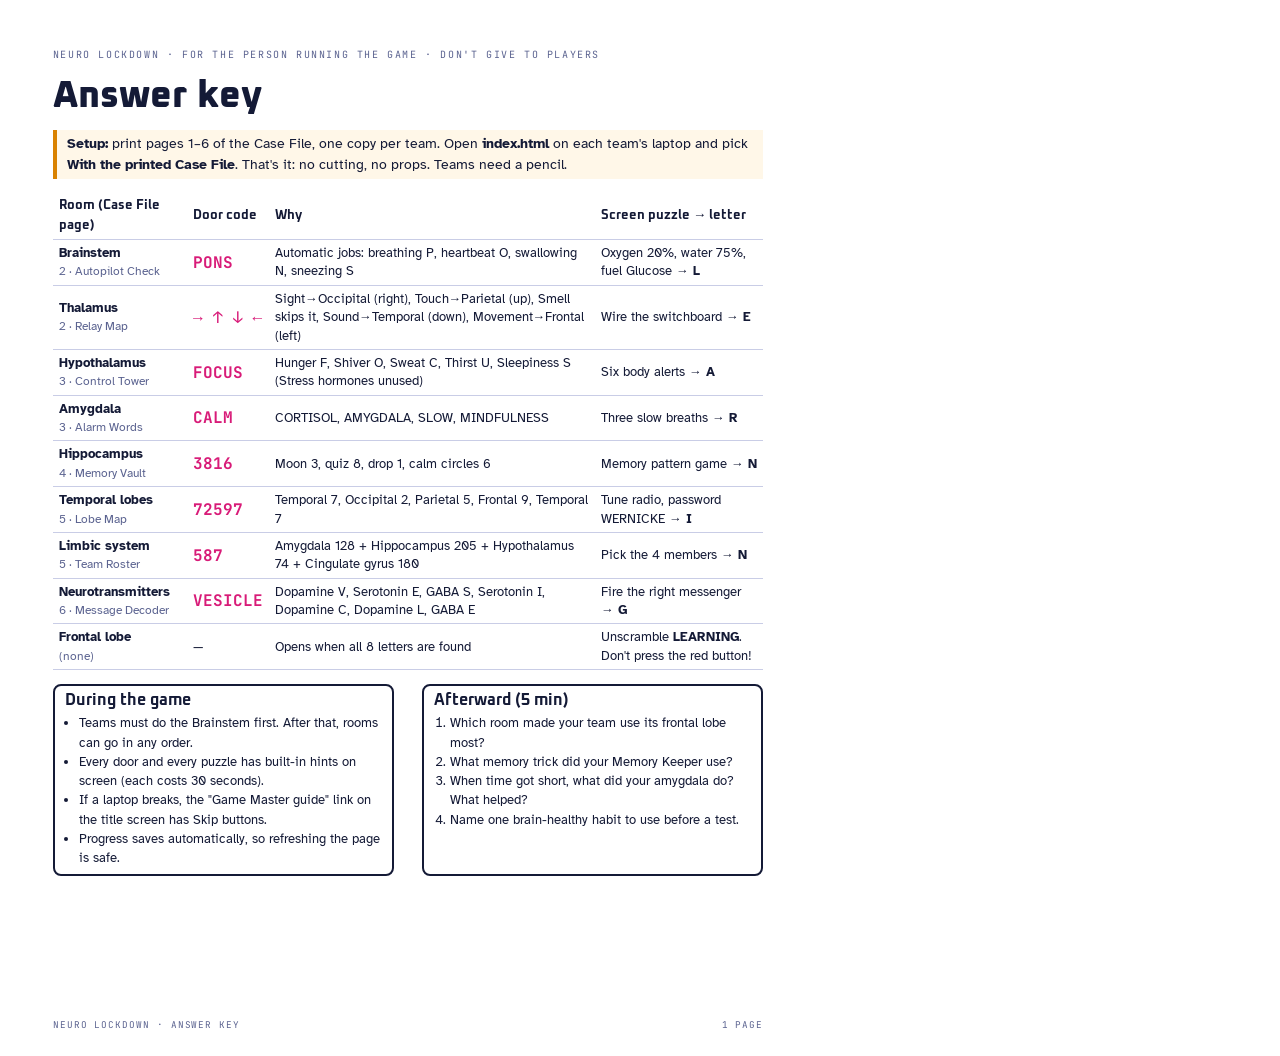
==== case-file/answers.html @ 01ef695b "Simplify to printed Case File + laptop game, no locks or room setup Replaces the six-lock Brain Box " ====
<!doctype html><html lang="en"><head><meta charset="utf-8"><title>Neuro Lockdown Answer Key</title><link rel="stylesheet" href="fonts-local.css"><style>
@page { size: letter; margin: 0; }
:root{
  --ink:#141a36; --muted:#5b6390; --line:#c9cde6; --tint:#f3f4fb;
  --stain:#d81b78; --signal:#0a8fb3; --heat:#d98200; --purple:#7d4fd8;
  --f-display:"Oxanium","Trebuchet MS",sans-serif; --f-body:"Atkinson Hyperlegible",Verdana,sans-serif; --f-mono:"JetBrains Mono",Consolas,monospace;
}
*{box-sizing:border-box}
html,body{margin:0;background:#fff;color:var(--ink);font:11pt/1.45 var(--f-body);-webkit-print-color-adjust:exact;print-color-adjust:exact}
h1,h2,h3{font-family:var(--f-display);margin:0;line-height:1.1}
p{margin:0}
.page{width:8.5in;height:11in;padding:.5in .55in;position:relative;overflow:hidden;page-break-after:always;display:flex;flex-direction:column;gap:.14in}
.page:last-child{page-break-after:auto}
.eyebrow{font-family:var(--f-mono);font-size:7.5pt;letter-spacing:.16em;text-transform:uppercase;color:var(--muted)}
.foot{position:absolute;bottom:.25in;left:.55in;right:.55in;display:flex;justify-content:space-between;font-family:var(--f-mono);font-size:7pt;color:var(--muted);letter-spacing:.1em}
.pz{flex:1;display:flex;flex-direction:column;gap:.1in;min-height:0}
.pz + .pz{border-top:2px dashed var(--line);padding-top:.16in}
.phead{display:grid;grid-template-columns:auto 1fr auto;gap:.14in;align-items:center}
.room{background:var(--ink);color:#fff;font-family:var(--f-mono);font-size:8pt;letter-spacing:.14em;text-transform:uppercase;padding:5px 10px;border-radius:4px}
.phead h2{font-size:20pt;font-weight:800;text-transform:uppercase}
.door{font-family:var(--f-mono);font-size:8pt;color:var(--muted);text-align:right;letter-spacing:.08em}
.how{font-size:10.5pt;border-left:4px solid var(--heat);padding:4px 0 4px 10px;background:#fff7e8}
.boxes{display:flex;gap:6px;align-items:center;flex-wrap:wrap}
.bx{width:.42in;height:.48in;border:2px solid var(--ink);border-radius:5px;display:grid;place-items:center;font-family:var(--f-mono);font-size:16pt;font-weight:700}
.bx.sh{background:#ffe0ef;border-color:var(--stain)}
.codeline{display:flex;gap:10px;align-items:center;margin-top:auto;font-family:var(--f-display);font-weight:700}
.codeline .lbl{font-size:10pt;letter-spacing:.12em;text-transform:uppercase;color:var(--stain)}
table{border-collapse:collapse;width:100%}
td,th{padding:4px 6px;border-bottom:1px solid var(--line);vertical-align:middle;text-align:left}
.let{font-family:var(--f-mono);font-weight:700;font-size:13pt;display:inline-grid;place-items:center;width:28px;height:28px;border:1.5px solid var(--ink);border-radius:50%}
.two{display:grid;grid-template-columns:1fr 1fr;gap:.3in}
.dot{display:inline-block;width:11px;height:11px;border-radius:50%;border:2px solid var(--ink);background:#fff;vertical-align:middle}
.card{border:2px solid var(--ink);border-radius:8px;padding:6px 10px}
/* relay map */
.map{position:relative;flex:1;border:2px solid var(--ink);border-radius:10px;min-height:2.6in}
.dest{position:absolute;border:2px solid var(--ink);border-radius:8px;background:#fff;padding:4px 10px;text-align:center;font-family:var(--f-display);font-weight:700;font-size:10pt;line-height:1.2}
.dest small{display:block;font-family:var(--f-body);font-weight:400;font-size:7.5pt;color:var(--muted)}
.thal{position:absolute;left:50%;top:44%;transform:translate(-50%,-50%);width:1.35in;height:.8in;border-radius:50%;border:3px solid var(--stain);background:#fde8f2;display:grid;place-items:center;font-family:var(--f-display);font-weight:800;color:var(--stain);font-size:11pt}
.sense{position:absolute;bottom:.1in;width:1.05in;border:2px solid var(--signal);background:#eaf7fb;border-radius:8px;text-align:center;padding:3px;font-family:var(--f-display);font-weight:700;font-size:10pt}
.sense b{color:var(--signal);font-size:13pt;margin-right:4px}
/* vault */
.vault{display:grid;grid-template-columns:repeat(6,1fr);gap:.1in}
.vi{border:2px solid var(--ink);border-radius:10px;display:flex;flex-direction:column;align-items:center;padding:6px 2px;gap:2px}
.vi svg{width:.6in;height:.6in;fill:none;stroke:var(--ink);stroke-width:2.4;stroke-linecap:round;stroke-linejoin:round}
.vi b{font-family:var(--f-display);font-weight:800;font-size:26pt;line-height:1;color:var(--stain)}
.vi span{font-size:7.5pt;color:var(--muted)}
.fold{border-top:2.5px dashed var(--stain);text-align:center;font-family:var(--f-mono);font-size:8pt;letter-spacing:.2em;color:var(--stain);padding-top:4px}
.struct{border:2px solid var(--ink);border-radius:8px;text-align:center;padding:6px 4px}
.struct b{font-family:var(--f-display);display:block;font-size:10.5pt}
.struct span{font-family:var(--f-mono);font-weight:700;font-size:16pt;color:var(--signal)}
.blank{display:inline-block;border-bottom:1.5px solid var(--ink);min-width:.6in;height:1.1em}
.shape{display:inline-block;vertical-align:-3px}
.cover-title{font-family:var(--f-display);font-weight:800;font-size:58pt;line-height:.86;text-transform:uppercase}
.cover-title span{display:block;color:transparent;-webkit-text-stroke:2.2px var(--stain)}
ol.steps{margin:0;padding-left:1.2em;display:grid;gap:6px;font-size:11.5pt}
.k{font-family:var(--f-mono);font-weight:700;font-size:12pt;white-space:nowrap;color:var(--stain)}
th{font-family:var(--f-display);font-size:10pt}
</style></head><body><section class="page">
  <p class="eyebrow">Neuro Lockdown · for the person running the game · don't give to players</p>
  <h1 style="font-size:28pt;font-weight:800">Answer key</h1>
  <p class="how"><b>Setup:</b> print pages 1–6 of the Case File, one copy per team. Open <b>index.html</b> on each team's laptop and pick <b>With the printed Case File</b>. That's it: no cutting, no props. Teams need a pencil.</p>
  <table style="font-size:9.5pt">
    <tr><th>Room (Case File page)</th><th>Door code</th><th>Why</th><th>Screen puzzle → letter</th></tr>
    <tr><td><b>Brainstem</b><br><span style="color:var(--muted);font-size:9pt">2 · Autopilot Check</span></td><td class="k">PONS</td><td>Automatic jobs: breathing P, heartbeat O, swallowing N, sneezing S</td><td>Oxygen 20%, water 75%, fuel Glucose → <b>L</b></td></tr>
    <tr><td><b>Thalamus</b><br><span style="color:var(--muted);font-size:9pt">2 · Relay Map</span></td><td class="k">→ ↑ ↓ ←</td><td>Sight→Occipital (right), Touch→Parietal (up), Smell skips it, Sound→Temporal (down), Movement→Frontal (left)</td><td>Wire the switchboard → <b>E</b></td></tr>
    <tr><td><b>Hypothalamus</b><br><span style="color:var(--muted);font-size:9pt">3 · Control Tower</span></td><td class="k">FOCUS</td><td>Hunger F, Shiver O, Sweat C, Thirst U, Sleepiness S (Stress hormones unused)</td><td>Six body alerts → <b>A</b></td></tr>
    <tr><td><b>Amygdala</b><br><span style="color:var(--muted);font-size:9pt">3 · Alarm Words</span></td><td class="k">CALM</td><td>CORTISOL, AMYGDALA, SLOW, MINDFULNESS</td><td>Three slow breaths → <b>R</b></td></tr>
    <tr><td><b>Hippocampus</b><br><span style="color:var(--muted);font-size:9pt">4 · Memory Vault</span></td><td class="k">3816</td><td>Moon 3, quiz 8, drop 1, calm circles 6</td><td>Memory pattern game → <b>N</b></td></tr>
    <tr><td><b>Temporal lobes</b><br><span style="color:var(--muted);font-size:9pt">5 · Lobe Map</span></td><td class="k">72597</td><td>Temporal 7, Occipital 2, Parietal 5, Frontal 9, Temporal 7</td><td>Tune radio, password WERNICKE → <b>I</b></td></tr>
    <tr><td><b>Limbic system</b><br><span style="color:var(--muted);font-size:9pt">5 · Team Roster</span></td><td class="k">587</td><td>Amygdala 128 + Hippocampus 205 + Hypothalamus 74 + Cingulate gyrus 180</td><td>Pick the 4 members → <b>N</b></td></tr>
    <tr><td><b>Neurotransmitters</b><br><span style="color:var(--muted);font-size:9pt">6 · Message Decoder</span></td><td class="k">VESICLE</td><td>Dopamine V, Serotonin E, GABA S, Serotonin I, Dopamine C, Dopamine L, GABA E</td><td>Fire the right messenger → <b>G</b></td></tr>
    <tr><td><b>Frontal lobe</b><br><span style="color:var(--muted);font-size:9pt">(none)</span></td><td>—</td><td>Opens when all 8 letters are found</td><td>Unscramble <b>LEARNING</b>. Don't press the red button!</td></tr>
  </table>
  <div class="two">
    <div class="card"><h3 style="font-size:12pt">During the game</h3><ul style="margin:4px 0 0;padding-left:1.1em;font-size:10pt"><li>Teams must do the Brainstem first. After that, rooms can go in any order.</li><li>Every door and every puzzle has built-in hints on screen (each costs 30 seconds).</li><li>If a laptop breaks, the "Game Master guide" link on the title screen has Skip buttons.</li><li>Progress saves automatically, so refreshing the page is safe.</li></ul></div>
    <div class="card"><h3 style="font-size:12pt">Afterward (5 min)</h3><ol style="margin:4px 0 0;padding-left:1.2em;font-size:10pt"><li>Which room made your team use its frontal lobe most?</li><li>What memory trick did your Memory Keeper use?</li><li>When time got short, what did your amygdala do? What helped?</li><li>Name one brain-healthy habit to use before a test.</li></ol></div>
  </div>
  <div class="foot"><span>NEURO LOCKDOWN · ANSWER KEY</span><span>1 PAGE</span></div>
</section></body></html>
---- case-file/fonts-local.css ----
@font-face {
  font-family: 'Atkinson Hyperlegible';
  font-style: italic;
  font-weight: 400;
  font-display: swap;
  src: url(fonts/9Bt43C1KxNDXMspQ1lPyU89-1h6ONRlW45G056IqUwA.woff2) format('woff2');
  unicode-range: U+0000-00FF, U+0131, U+0152-0153, U+02BB-02BC, U+02C6, U+02DA, U+02DC, U+0304, U+0308, U+0329, U+2000-206F, U+20AC, U+2122, U+2191, U+2193, U+2212, U+2215, U+FEFF, U+FFFD;
}
@font-face {
  font-family: 'Atkinson Hyperlegible';
  font-style: normal;
  font-weight: 400;
  font-display: swap;
  src: url(fonts/9Bt23C1KxNDXMspQ1lPyU89-1h6ONRlW45G04pIo.woff2) format('woff2');
  unicode-range: U+0000-00FF, U+0131, U+0152-0153, U+02BB-02BC, U+02C6, U+02DA, U+02DC, U+0304, U+0308, U+0329, U+2000-206F, U+20AC, U+2122, U+2191, U+2193, U+2212, U+2215, U+FEFF, U+FFFD;
}
@font-face {
  font-family: 'Atkinson Hyperlegible';
  font-style: normal;
  font-weight: 700;
  font-display: swap;
  src: url(fonts/9Bt73C1KxNDXMspQ1lPyU89-1h6ONRlW45G8Wbc9dCWP.woff2) format('woff2');
  unicode-range: U+0000-00FF, U+0131, U+0152-0153, U+02BB-02BC, U+02C6, U+02DA, U+02DC, U+0304, U+0308, U+0329, U+2000-206F, U+20AC, U+2122, U+2191, U+2193, U+2212, U+2215, U+FEFF, U+FFFD;
}
@font-face {
  font-family: 'JetBrains Mono';
  font-style: normal;
  font-weight: 400;
  font-display: swap;
  src: url(fonts/tDbv2o-flEEny0FZhsfKu5WU4zr3E_BX0PnT8RD8yKwBNntkaToggR7BYRbKPxDcwg.woff2) format('woff2');
  unicode-range: U+0000-00FF, U+0131, U+0152-0153, U+02BB-02BC, U+02C6, U+02DA, U+02DC, U+0304, U+0308, U+0329, U+2000-206F, U+20AC, U+2122, U+2191, U+2193, U+2212, U+2215, U+FEFF, U+FFFD;
}
@font-face {
  font-family: 'JetBrains Mono';
  font-style: normal;
  font-weight: 700;
  font-display: swap;
  src: url(fonts/tDbv2o-flEEny0FZhsfKu5WU4zr3E_BX0PnT8RD8yKwBNntkaToggR7BYRbKPxDcwg.woff2) format('woff2');
  unicode-range: U+0000-00FF, U+0131, U+0152-0153, U+02BB-02BC, U+02C6, U+02DA, U+02DC, U+0304, U+0308, U+0329, U+2000-206F, U+20AC, U+2122, U+2191, U+2193, U+2212, U+2215, U+FEFF, U+FFFD;
}
@font-face {
  font-family: 'Oxanium';
  font-style: normal;
  font-weight: 600;
  font-display: swap;
  src: url(fonts/RrQQboN_4yJ0JmiMe2LE0Q.woff2) format('woff2');
  unicode-range: U+0000-00FF, U+0131, U+0152-0153, U+02BB-02BC, U+02C6, U+02DA, U+02DC, U+0304, U+0308, U+0329, U+2000-206F, U+20AC, U+2122, U+2191, U+2193, U+2212, U+2215, U+FEFF, U+FFFD;
}
@font-face {
  font-family: 'Oxanium';
  font-style: normal;
  font-weight: 700;
  font-display: swap;
  src: url(fonts/RrQQboN_4yJ0JmiMe2LE0Q.woff2) format('woff2');
  unicode-range: U+0000-00FF, U+0131, U+0152-0153, U+02BB-02BC, U+02C6, U+02DA, U+02DC, U+0304, U+0308, U+0329, U+2000-206F, U+20AC, U+2122, U+2191, U+2193, U+2212, U+2215, U+FEFF, U+FFFD;
}
@font-face {
  font-family: 'Oxanium';
  font-style: normal;
  font-weight: 800;
  font-display: swap;
  src: url(fonts/RrQQboN_4yJ0JmiMe2LE0Q.woff2) format('woff2');
  unicode-range: U+0000-00FF, U+0131, U+0152-0153, U+02BB-02BC, U+02C6, U+02DA, U+02DC, U+0304, U+0308, U+0329, U+2000-206F, U+20AC, U+2122, U+2191, U+2193, U+2212, U+2215, U+FEFF, U+FFFD;
}
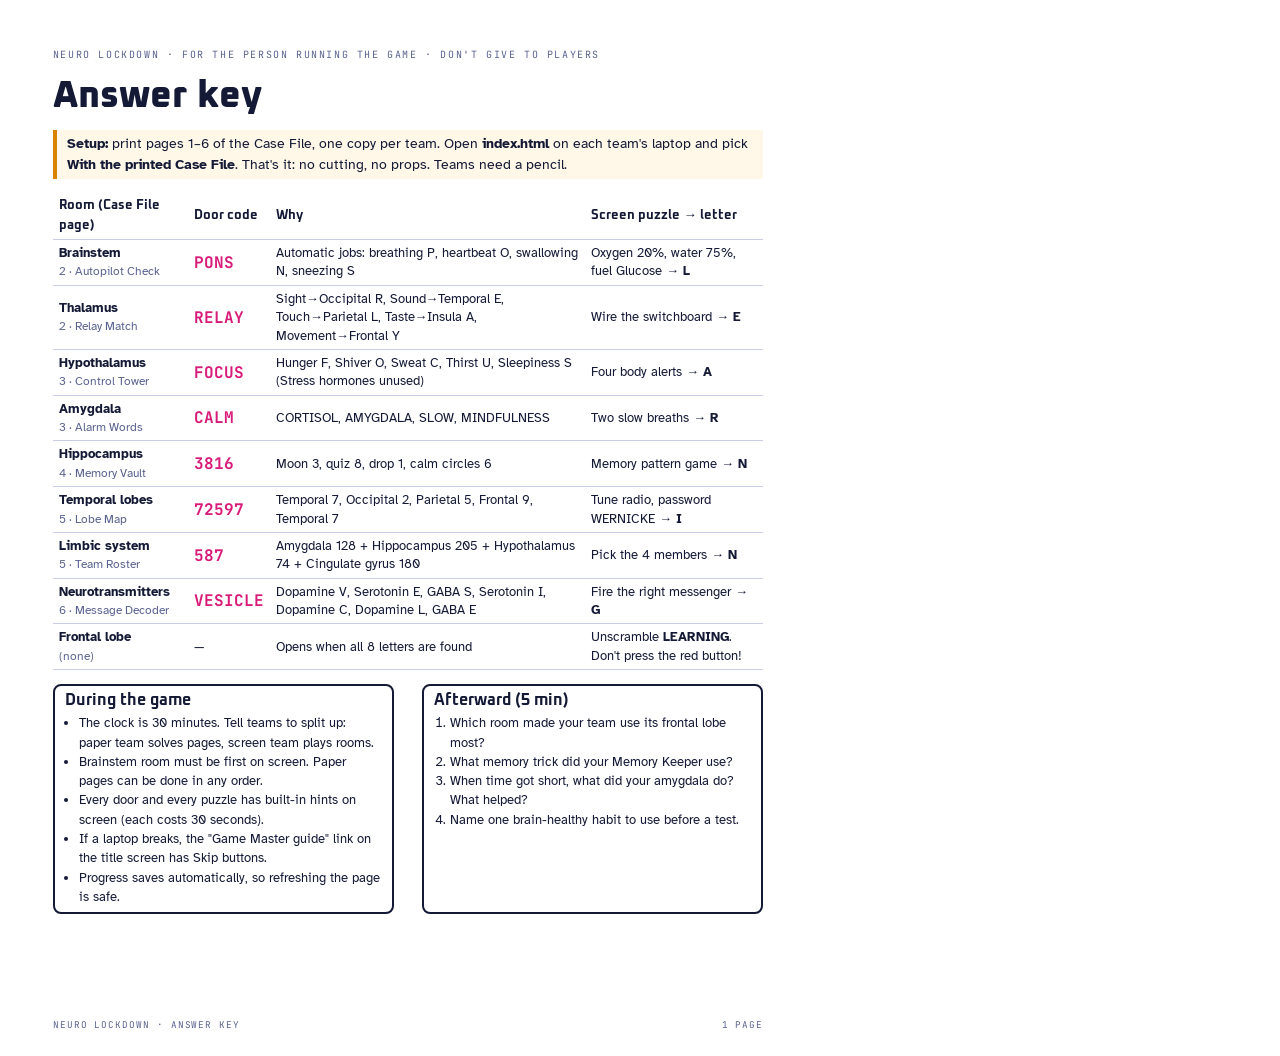
==== commit cc4089fa: "Simplify thalamus and memory vault pages; fit the game in 30 minutes Page 2 is now a plain sense-to-" ====
--- a/case-file/answers.html
+++ b/case-file/answers.html
@@ -62,9 +62,9 @@
   <table style="font-size:9.5pt">
     <tr><th>Room (Case File page)</th><th>Door code</th><th>Why</th><th>Screen puzzle → letter</th></tr>
     <tr><td><b>Brainstem</b><br><span style="color:var(--muted);font-size:9pt">2 · Autopilot Check</span></td><td class="k">PONS</td><td>Automatic jobs: breathing P, heartbeat O, swallowing N, sneezing S</td><td>Oxygen 20%, water 75%, fuel Glucose → <b>L</b></td></tr>
-    <tr><td><b>Thalamus</b><br><span style="color:var(--muted);font-size:9pt">2 · Relay Map</span></td><td class="k">→ ↑ ↓ ←</td><td>Sight→Occipital (right), Touch→Parietal (up), Smell skips it, Sound→Temporal (down), Movement→Frontal (left)</td><td>Wire the switchboard → <b>E</b></td></tr>
-    <tr><td><b>Hypothalamus</b><br><span style="color:var(--muted);font-size:9pt">3 · Control Tower</span></td><td class="k">FOCUS</td><td>Hunger F, Shiver O, Sweat C, Thirst U, Sleepiness S (Stress hormones unused)</td><td>Six body alerts → <b>A</b></td></tr>
-    <tr><td><b>Amygdala</b><br><span style="color:var(--muted);font-size:9pt">3 · Alarm Words</span></td><td class="k">CALM</td><td>CORTISOL, AMYGDALA, SLOW, MINDFULNESS</td><td>Three slow breaths → <b>R</b></td></tr>
+    <tr><td><b>Thalamus</b><br><span style="color:var(--muted);font-size:9pt">2 · Relay Match</span></td><td class="k">RELAY</td><td>Sight→Occipital R, Sound→Temporal E, Touch→Parietal L, Taste→Insula A, Movement→Frontal Y</td><td>Wire the switchboard → <b>E</b></td></tr>
+    <tr><td><b>Hypothalamus</b><br><span style="color:var(--muted);font-size:9pt">3 · Control Tower</span></td><td class="k">FOCUS</td><td>Hunger F, Shiver O, Sweat C, Thirst U, Sleepiness S (Stress hormones unused)</td><td>Four body alerts → <b>A</b></td></tr>
+    <tr><td><b>Amygdala</b><br><span style="color:var(--muted);font-size:9pt">3 · Alarm Words</span></td><td class="k">CALM</td><td>CORTISOL, AMYGDALA, SLOW, MINDFULNESS</td><td>Two slow breaths → <b>R</b></td></tr>
     <tr><td><b>Hippocampus</b><br><span style="color:var(--muted);font-size:9pt">4 · Memory Vault</span></td><td class="k">3816</td><td>Moon 3, quiz 8, drop 1, calm circles 6</td><td>Memory pattern game → <b>N</b></td></tr>
     <tr><td><b>Temporal lobes</b><br><span style="color:var(--muted);font-size:9pt">5 · Lobe Map</span></td><td class="k">72597</td><td>Temporal 7, Occipital 2, Parietal 5, Frontal 9, Temporal 7</td><td>Tune radio, password WERNICKE → <b>I</b></td></tr>
     <tr><td><b>Limbic system</b><br><span style="color:var(--muted);font-size:9pt">5 · Team Roster</span></td><td class="k">587</td><td>Amygdala 128 + Hippocampus 205 + Hypothalamus 74 + Cingulate gyrus 180</td><td>Pick the 4 members → <b>N</b></td></tr>
@@ -72,7 +72,7 @@
     <tr><td><b>Frontal lobe</b><br><span style="color:var(--muted);font-size:9pt">(none)</span></td><td>—</td><td>Opens when all 8 letters are found</td><td>Unscramble <b>LEARNING</b>. Don't press the red button!</td></tr>
   </table>
   <div class="two">
-    <div class="card"><h3 style="font-size:12pt">During the game</h3><ul style="margin:4px 0 0;padding-left:1.1em;font-size:10pt"><li>Teams must do the Brainstem first. After that, rooms can go in any order.</li><li>Every door and every puzzle has built-in hints on screen (each costs 30 seconds).</li><li>If a laptop breaks, the "Game Master guide" link on the title screen has Skip buttons.</li><li>Progress saves automatically, so refreshing the page is safe.</li></ul></div>
+    <div class="card"><h3 style="font-size:12pt">During the game</h3><ul style="margin:4px 0 0;padding-left:1.1em;font-size:10pt"><li>The clock is 30 minutes. Tell teams to split up: paper team solves pages, screen team plays rooms.</li><li>Brainstem room must be first on screen. Paper pages can be done in any order.</li><li>Every door and every puzzle has built-in hints on screen (each costs 30 seconds).</li><li>If a laptop breaks, the "Game Master guide" link on the title screen has Skip buttons.</li><li>Progress saves automatically, so refreshing the page is safe.</li></ul></div>
     <div class="card"><h3 style="font-size:12pt">Afterward (5 min)</h3><ol style="margin:4px 0 0;padding-left:1.2em;font-size:10pt"><li>Which room made your team use its frontal lobe most?</li><li>What memory trick did your Memory Keeper use?</li><li>When time got short, what did your amygdala do? What helped?</li><li>Name one brain-healthy habit to use before a test.</li></ol></div>
   </div>
   <div class="foot"><span>NEURO LOCKDOWN · ANSWER KEY</span><span>1 PAGE</span></div>
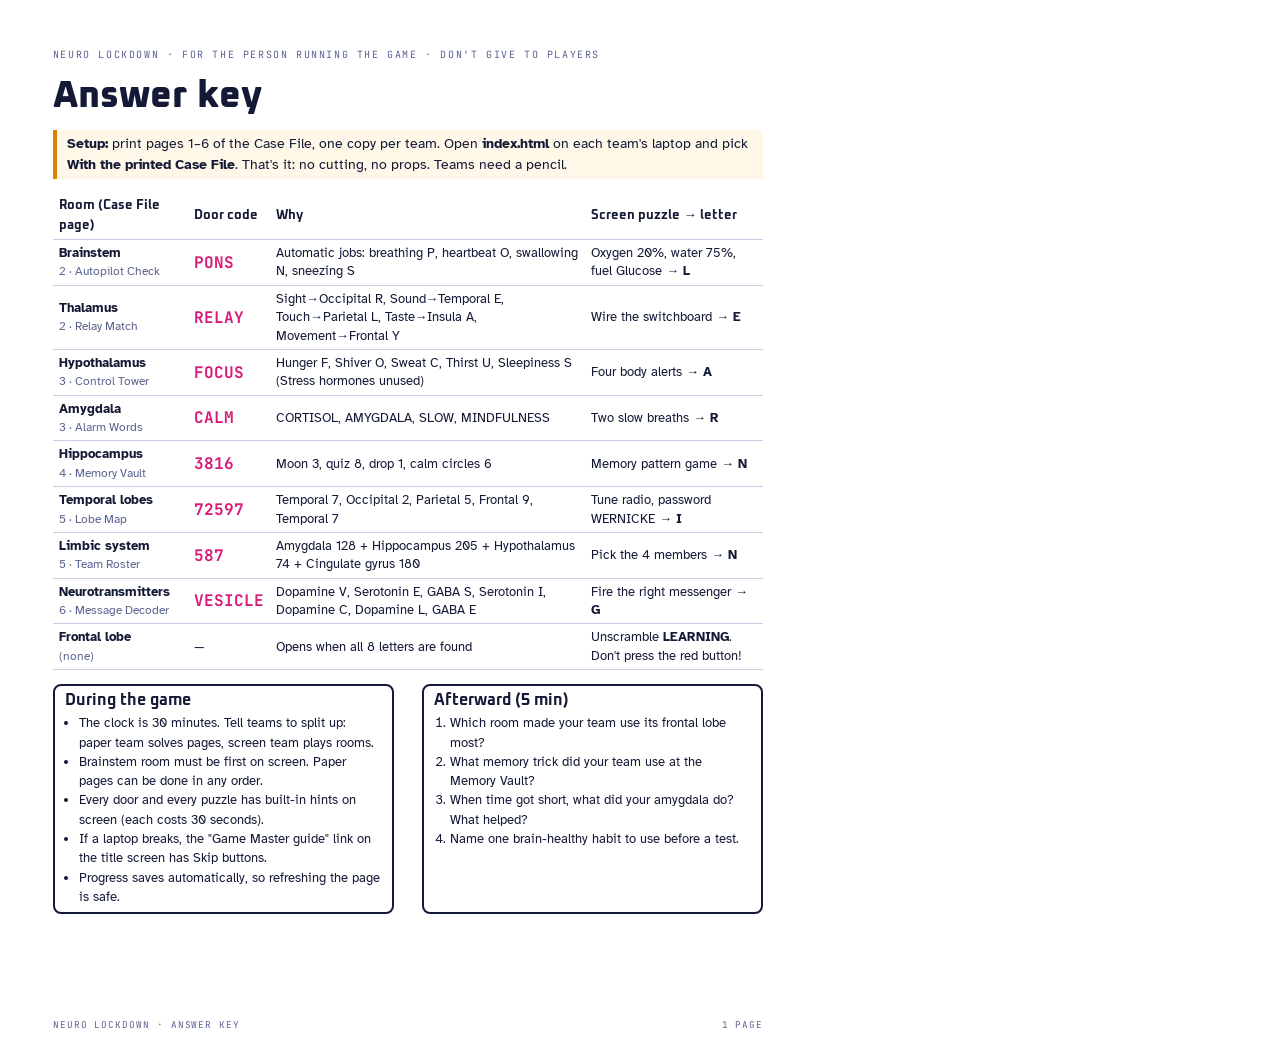
==== commit 005a72f0: "Final check fixes: keep MINDFULNESS boxes on one line, update answer key wording Co-Authored-By: Cla" ====
--- a/case-file/answers.html
+++ b/case-file/answers.html
@@ -73,7 +73,7 @@
   </table>
   <div class="two">
     <div class="card"><h3 style="font-size:12pt">During the game</h3><ul style="margin:4px 0 0;padding-left:1.1em;font-size:10pt"><li>The clock is 30 minutes. Tell teams to split up: paper team solves pages, screen team plays rooms.</li><li>Brainstem room must be first on screen. Paper pages can be done in any order.</li><li>Every door and every puzzle has built-in hints on screen (each costs 30 seconds).</li><li>If a laptop breaks, the "Game Master guide" link on the title screen has Skip buttons.</li><li>Progress saves automatically, so refreshing the page is safe.</li></ul></div>
-    <div class="card"><h3 style="font-size:12pt">Afterward (5 min)</h3><ol style="margin:4px 0 0;padding-left:1.2em;font-size:10pt"><li>Which room made your team use its frontal lobe most?</li><li>What memory trick did your Memory Keeper use?</li><li>When time got short, what did your amygdala do? What helped?</li><li>Name one brain-healthy habit to use before a test.</li></ol></div>
+    <div class="card"><h3 style="font-size:12pt">Afterward (5 min)</h3><ol style="margin:4px 0 0;padding-left:1.2em;font-size:10pt"><li>Which room made your team use its frontal lobe most?</li><li>What memory trick did your team use at the Memory Vault?</li><li>When time got short, what did your amygdala do? What helped?</li><li>Name one brain-healthy habit to use before a test.</li></ol></div>
   </div>
   <div class="foot"><span>NEURO LOCKDOWN · ANSWER KEY</span><span>1 PAGE</span></div>
 </section></body></html>
